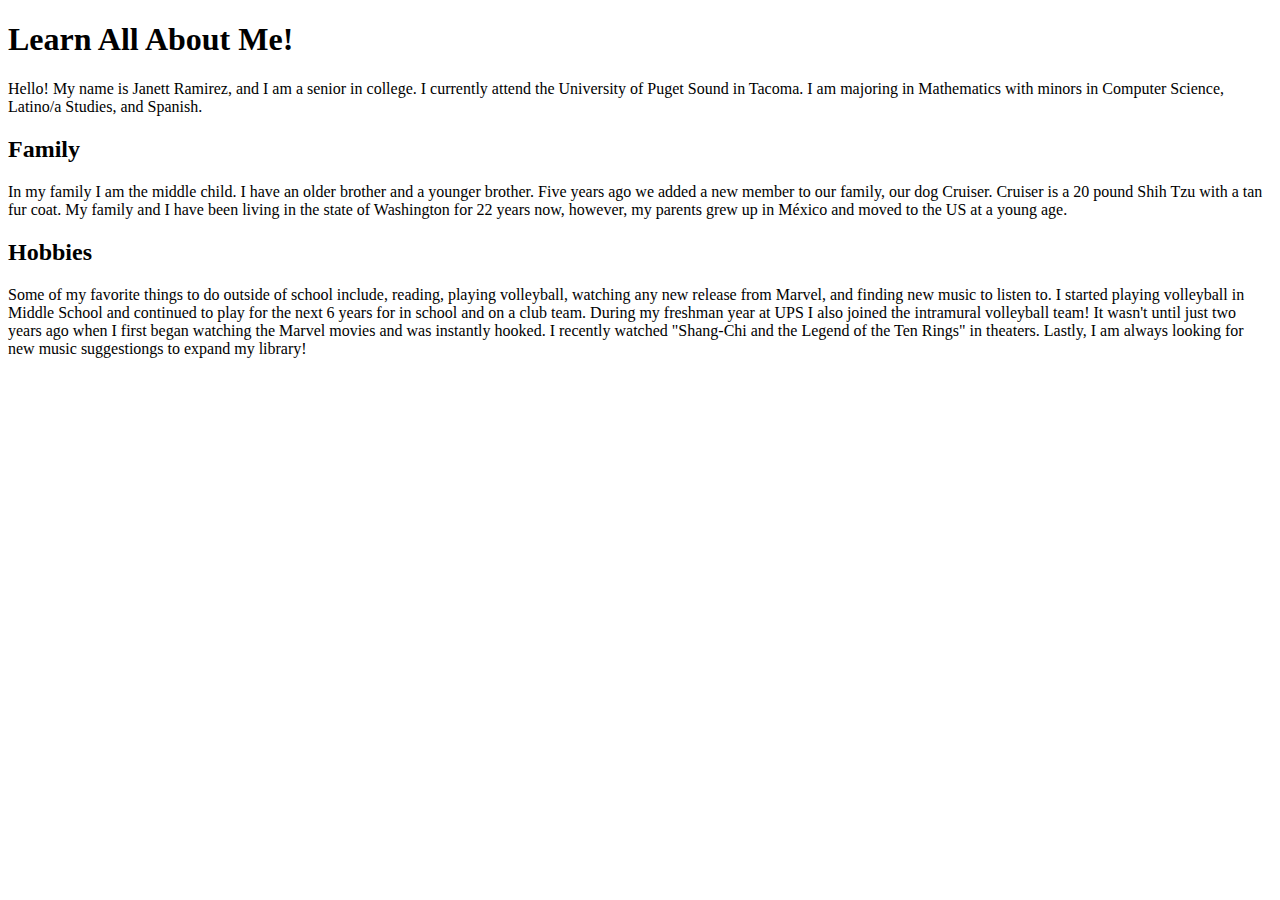
==== liveWebpage/index.html @ 585f3aae "created a new heading and added information about my hobbies including volleyball, and watching Marv" ====
<!DOCTYPE html>
<html>
    <head>
        <title>Home Page</title>
    </head>
    <body>
        <h1>Learn All About Me!</h1>
        <p>Hello! My name is Janett Ramirez, and I am a senior in college. I currently attend the 
        University of Puget Sound in Tacoma. I am majoring in Mathematics with minors in 
        Computer Science, Latino/a Studies, and Spanish. </p>

        <h2>Family</h2>
        <p>In my family I am the middle child. I have an older brother and a younger brother. 
        Five years ago we added a new member to our family, our dog Cruiser. Cruiser is a 20 pound Shih Tzu
        with a tan fur coat. My family and I have been living in the state of Washington for 22 years now, 
        however, my parents grew up in México and moved to the US at a young age.</p>

        <h2>Hobbies</h2>
        <p>Some of my favorite things to do outside of school include, reading, playing volleyball, 
        watching any new release from Marvel, and finding new music to listen to. I started playing 
        volleyball in Middle School and continued to play for the next 6 years for in school and on 
        a club team. During my freshman year at UPS I also joined the intramural volleyball team!
        It wasn't until just two years ago when I first began watching the Marvel movies and was
        instantly hooked. I recently watched "Shang-Chi and the Legend of the Ten Rings" in theaters. 
        Lastly, I am always looking for new music suggestiongs to expand my library!</p>
    </body>
</html>
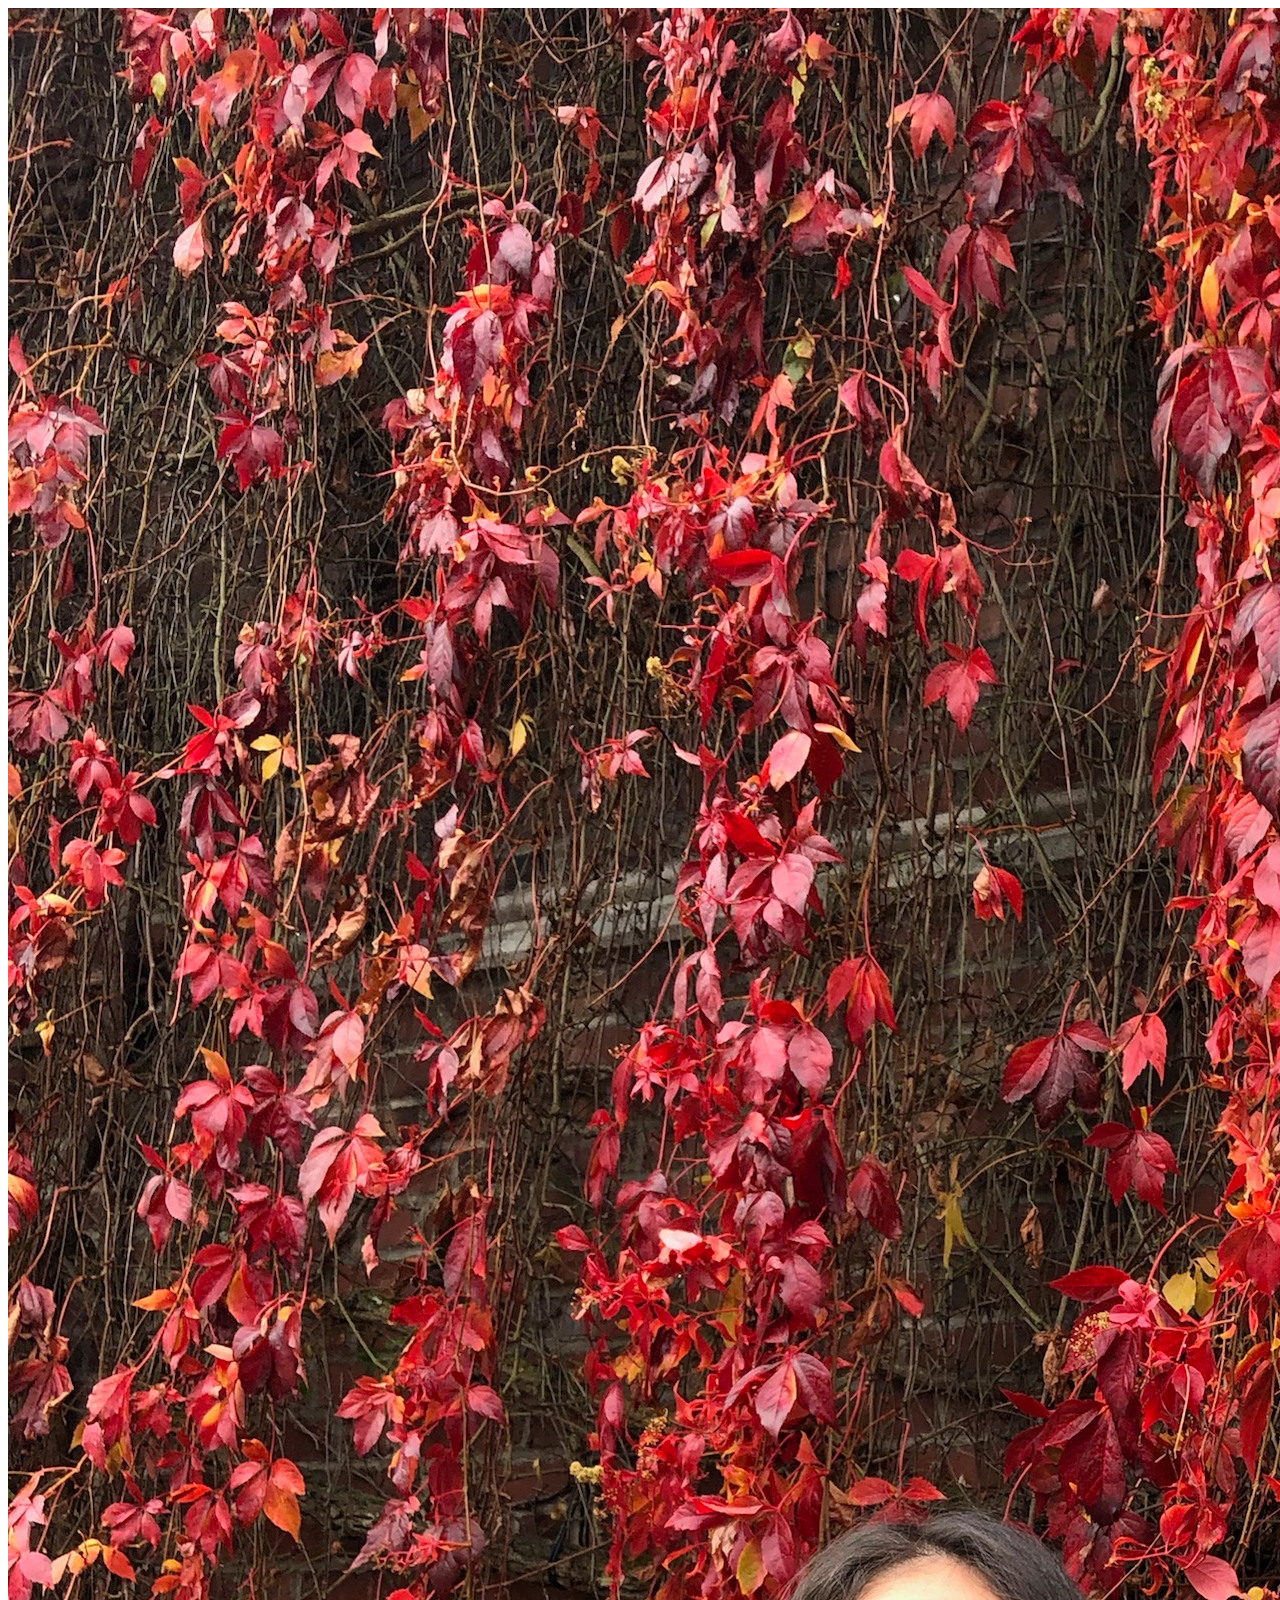
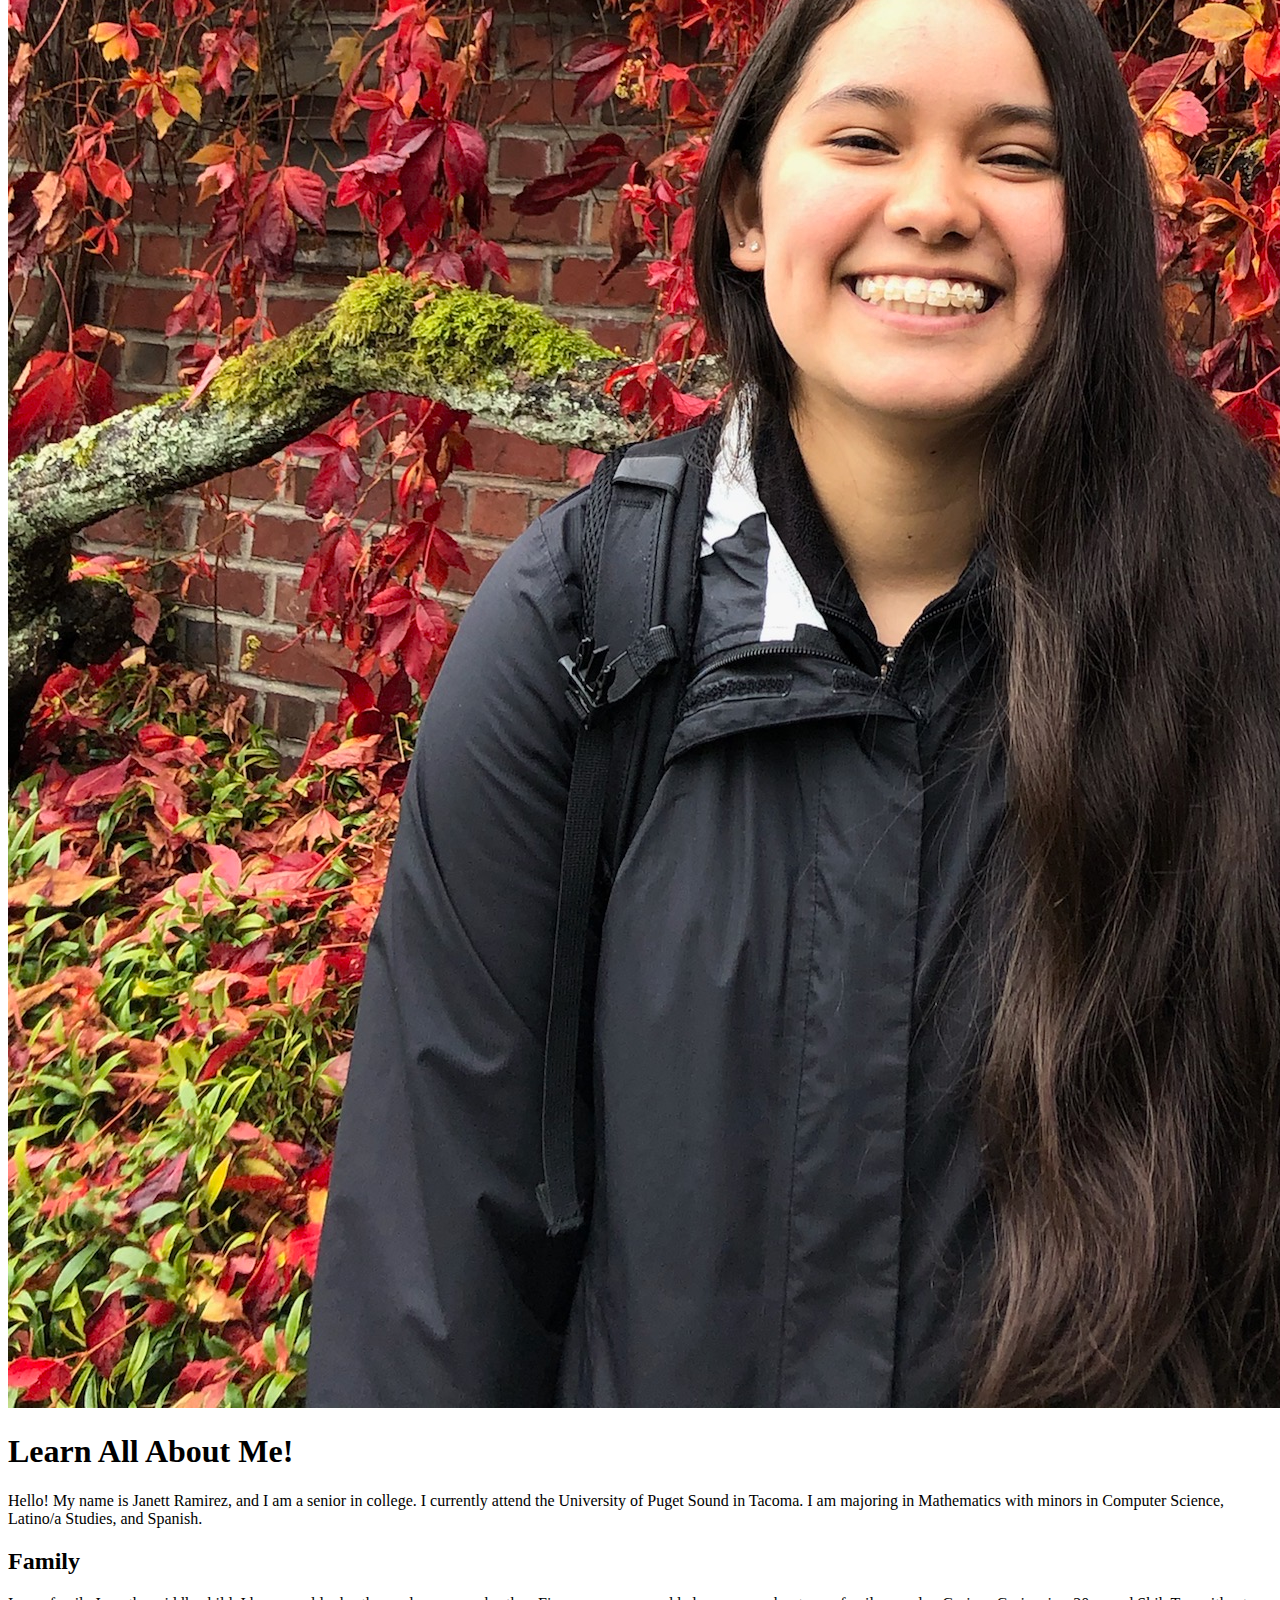
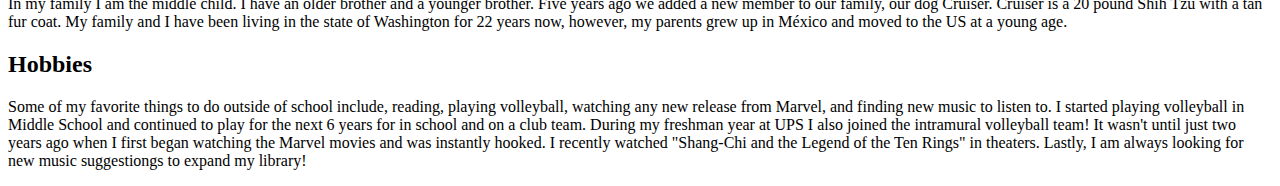
==== commit 4bfd7657: "Added image of myself to the body of my home page" ====
--- a/liveWebpage/index.html
+++ b/liveWebpage/index.html
@@ -4,6 +4,8 @@
         <title>Home Page</title>
     </head>
     <body>
+        <img src='me.jpeg'/>
+
         <h1>Learn All About Me!</h1>
         <p>Hello! My name is Janett Ramirez, and I am a senior in college. I currently attend the 
         University of Puget Sound in Tacoma. I am majoring in Mathematics with minors in 
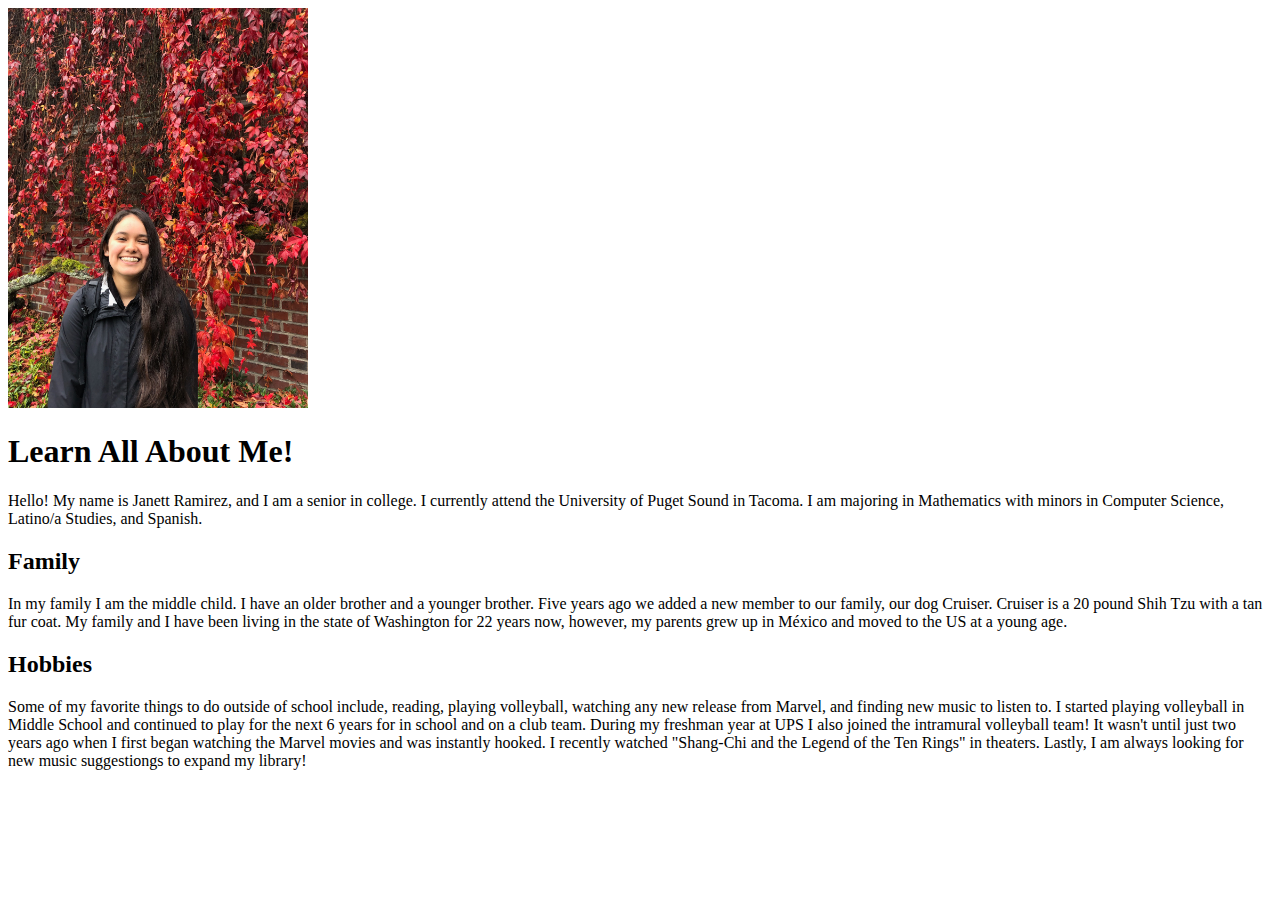
==== commit ac6132a3: "changed size of image to 300 px and set html lang to english" ====
--- a/liveWebpage/index.html
+++ b/liveWebpage/index.html
@@ -1,10 +1,10 @@
 <!DOCTYPE html>
-<html>
+<html lang='en'>
     <head>
         <title>Home Page</title>
     </head>
     <body>
-        <img src='me.jpeg'/>
+        <img src='me.jpeg' width='300'/>
 
         <h1>Learn All About Me!</h1>
         <p>Hello! My name is Janett Ramirez, and I am a senior in college. I currently attend the 
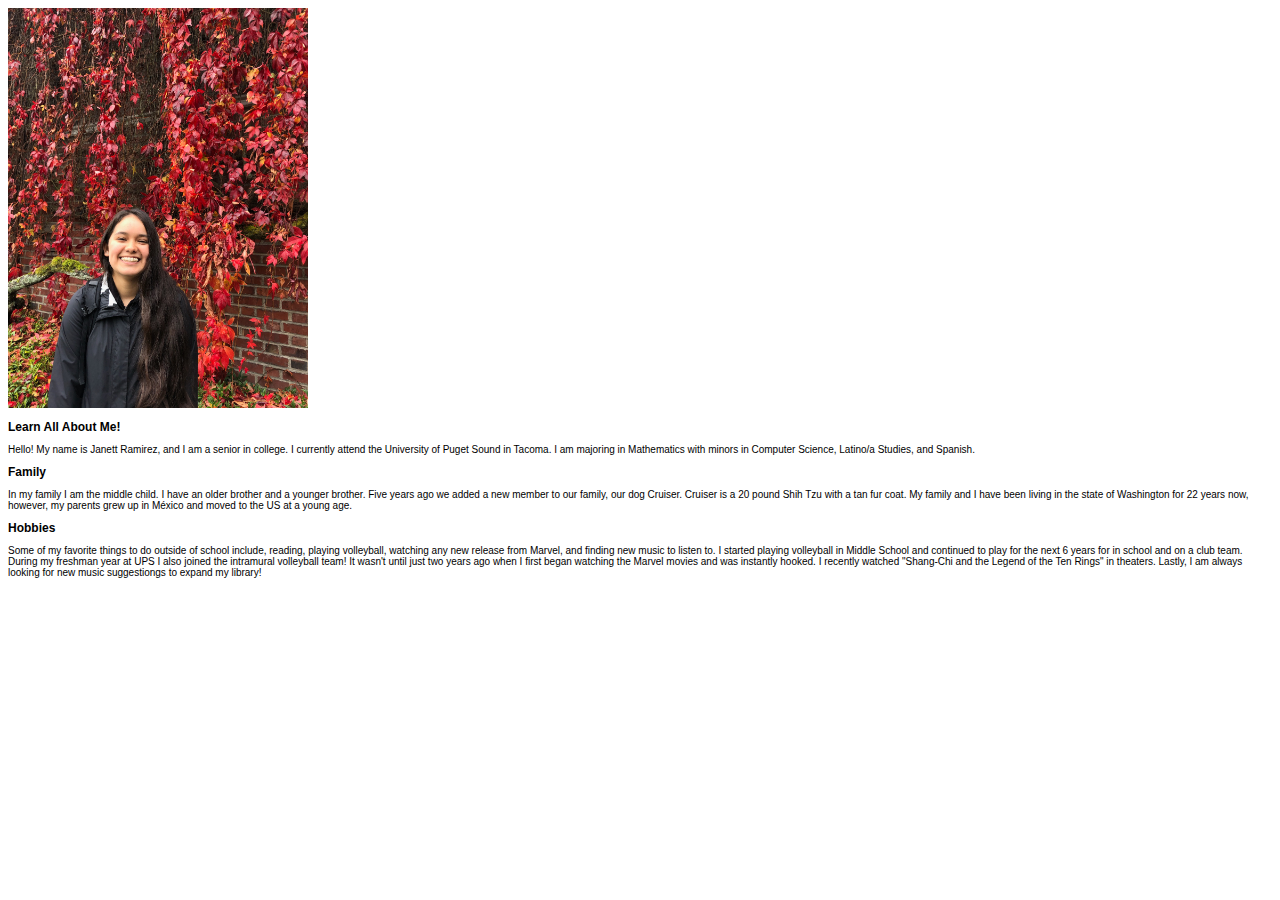
==== commit 56e6af0e: "added link to html file to read css style file and set headings to font size 12" ====
--- a/liveWebpage/index.html
+++ b/liveWebpage/index.html
@@ -2,6 +2,7 @@
 <html lang='en'>
     <head>
         <title>Home Page</title>
+        <link rel='stylesheet' href='default.css'/>
     </head>
     <body>
         <img src='me.jpeg' width='300'/>
--- a/liveWebpage/default.css
+++ b/liveWebpage/default.css
@@ -0,0 +1,8 @@
+h1, h2 {
+    font-family: "Helvetica";
+    font-size: 12px;
+}
+p {
+    font-family: "Helvetica";
+    font-size: 10px;
+}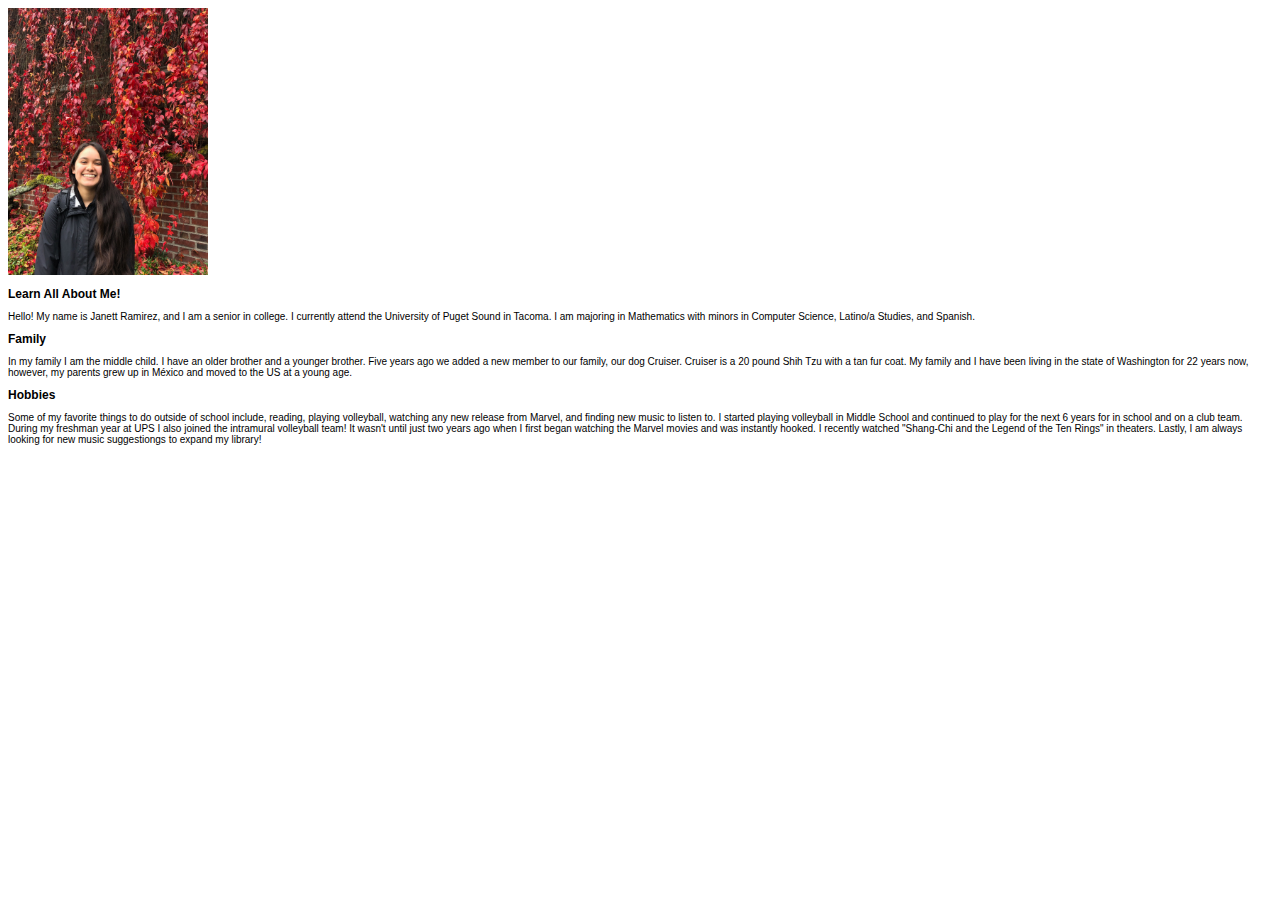
==== commit b425650a: "resized image to 200 px" ====
--- a/liveWebpage/index.html
+++ b/liveWebpage/index.html
@@ -5,7 +5,7 @@
         <link rel='stylesheet' href='default.css'/>
     </head>
     <body>
-        <img src='me.jpeg' width='300'/>
+        <img src='me.jpeg' width='200'/>
 
         <h1>Learn All About Me!</h1>
         <p>Hello! My name is Janett Ramirez, and I am a senior in college. I currently attend the 
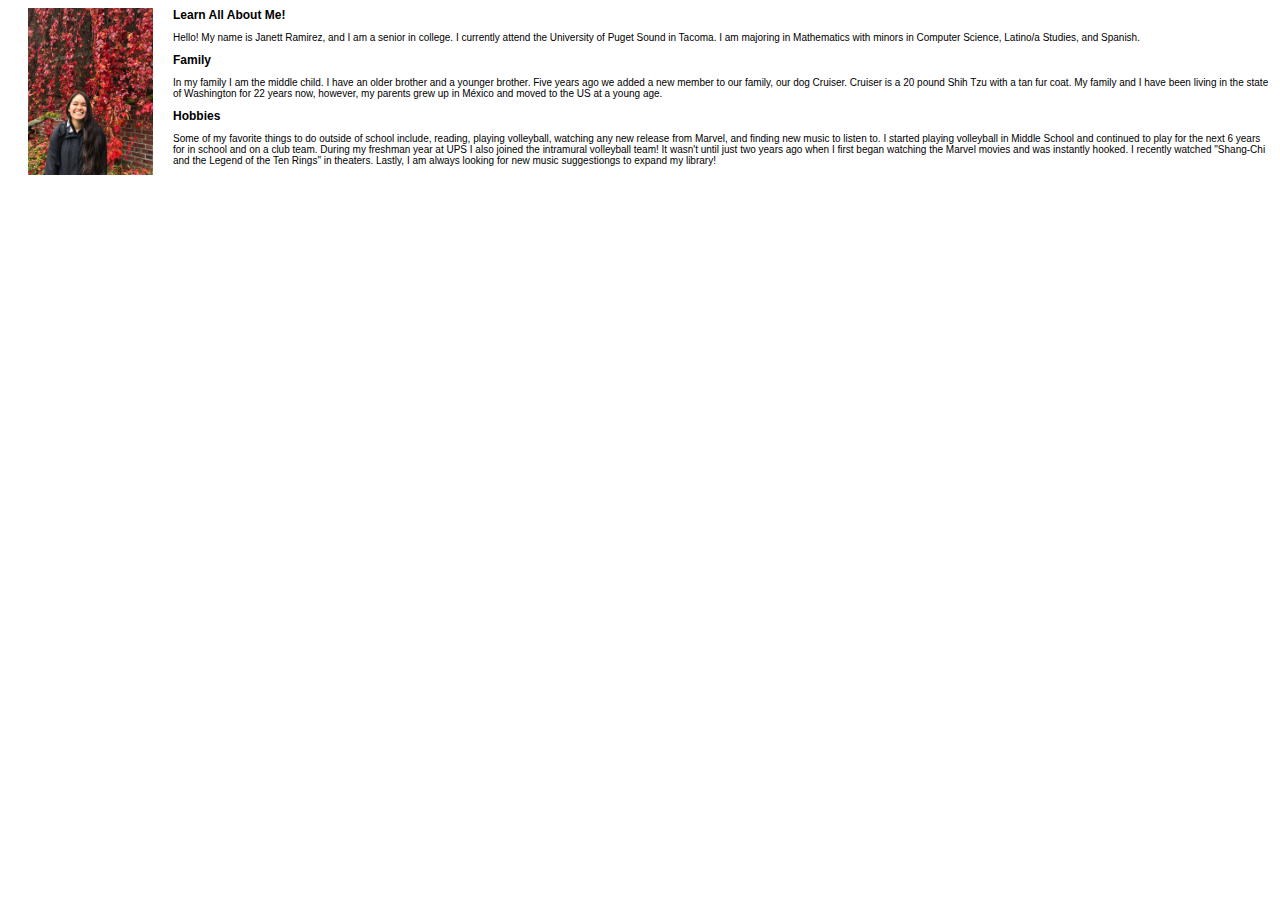
==== commit 4c8ad6b2: "resized image to 125px and set it to the left of my text with 20px margins" ====
--- a/liveWebpage/index.html
+++ b/liveWebpage/index.html
@@ -5,7 +5,7 @@
         <link rel='stylesheet' href='default.css'/>
     </head>
     <body>
-        <img src='me.jpeg' width='200'/>
+        <img src='me.jpeg' class='me-image'/>
 
         <h1>Learn All About Me!</h1>
         <p>Hello! My name is Janett Ramirez, and I am a senior in college. I currently attend the 
--- a/liveWebpage/default.css
+++ b/liveWebpage/default.css
@@ -5,4 +5,10 @@
 p {
     font-family: "Helvetica";
     font-size: 10px;
+}
+.me-image {
+    float: left;
+    width: 125px;
+    margin-right: 20px;
+    margin-left: 20px;
 }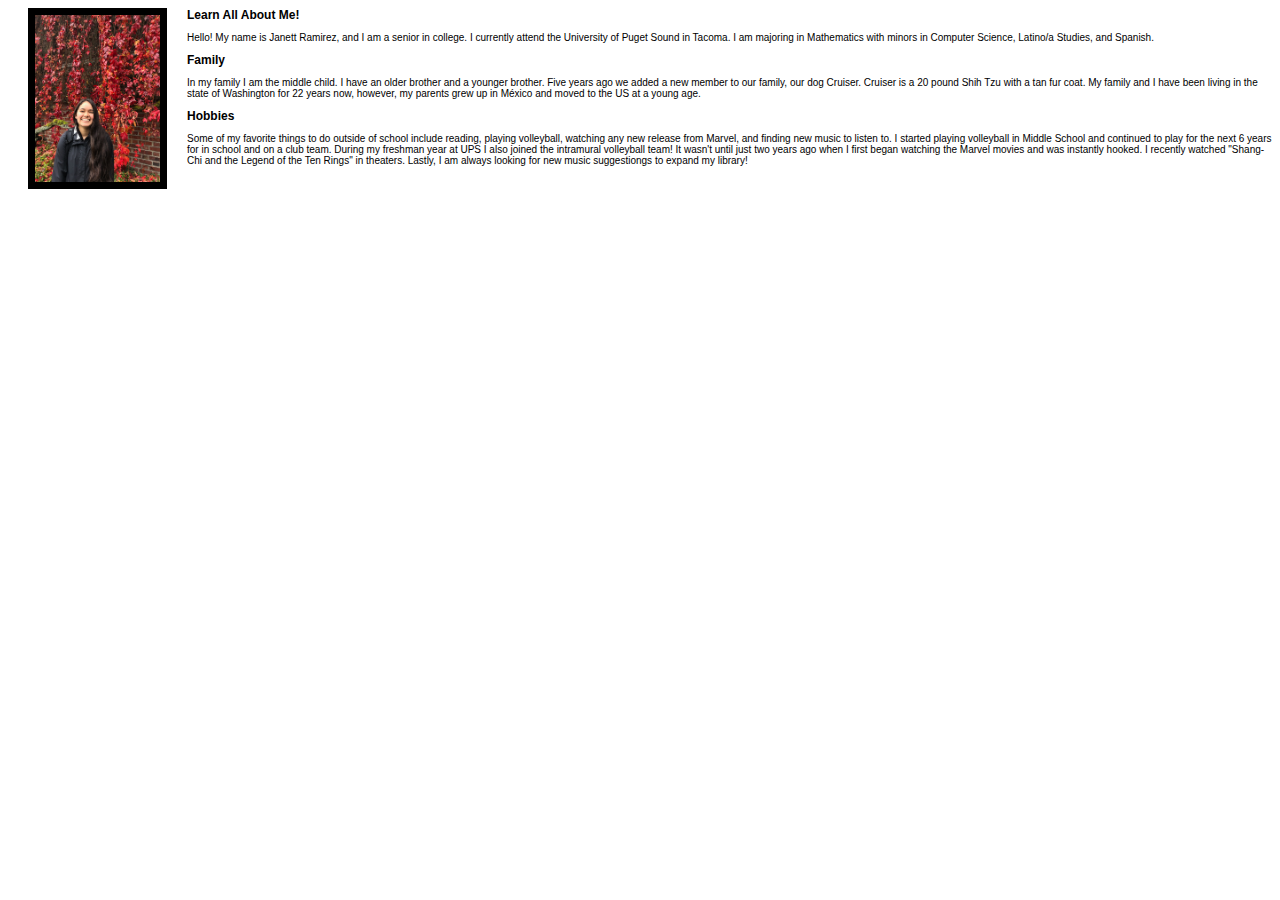
==== commit 5e0f6f56: "fixed some grammatical error in Hobby paragraph" ====
--- a/liveWebpage/index.html
+++ b/liveWebpage/index.html
@@ -19,7 +19,7 @@
         however, my parents grew up in México and moved to the US at a young age.</p>
 
         <h2>Hobbies</h2>
-        <p>Some of my favorite things to do outside of school include, reading, playing volleyball, 
+        <p>Some of my favorite things to do outside of school include reading, playing volleyball, 
         watching any new release from Marvel, and finding new music to listen to. I started playing 
         volleyball in Middle School and continued to play for the next 6 years for in school and on 
         a club team. During my freshman year at UPS I also joined the intramural volleyball team!
--- a/liveWebpage/default.css
+++ b/liveWebpage/default.css
@@ -11,4 +11,5 @@
     width: 125px;
     margin-right: 20px;
     margin-left: 20px;
+    border: 7px solid #000000;
 }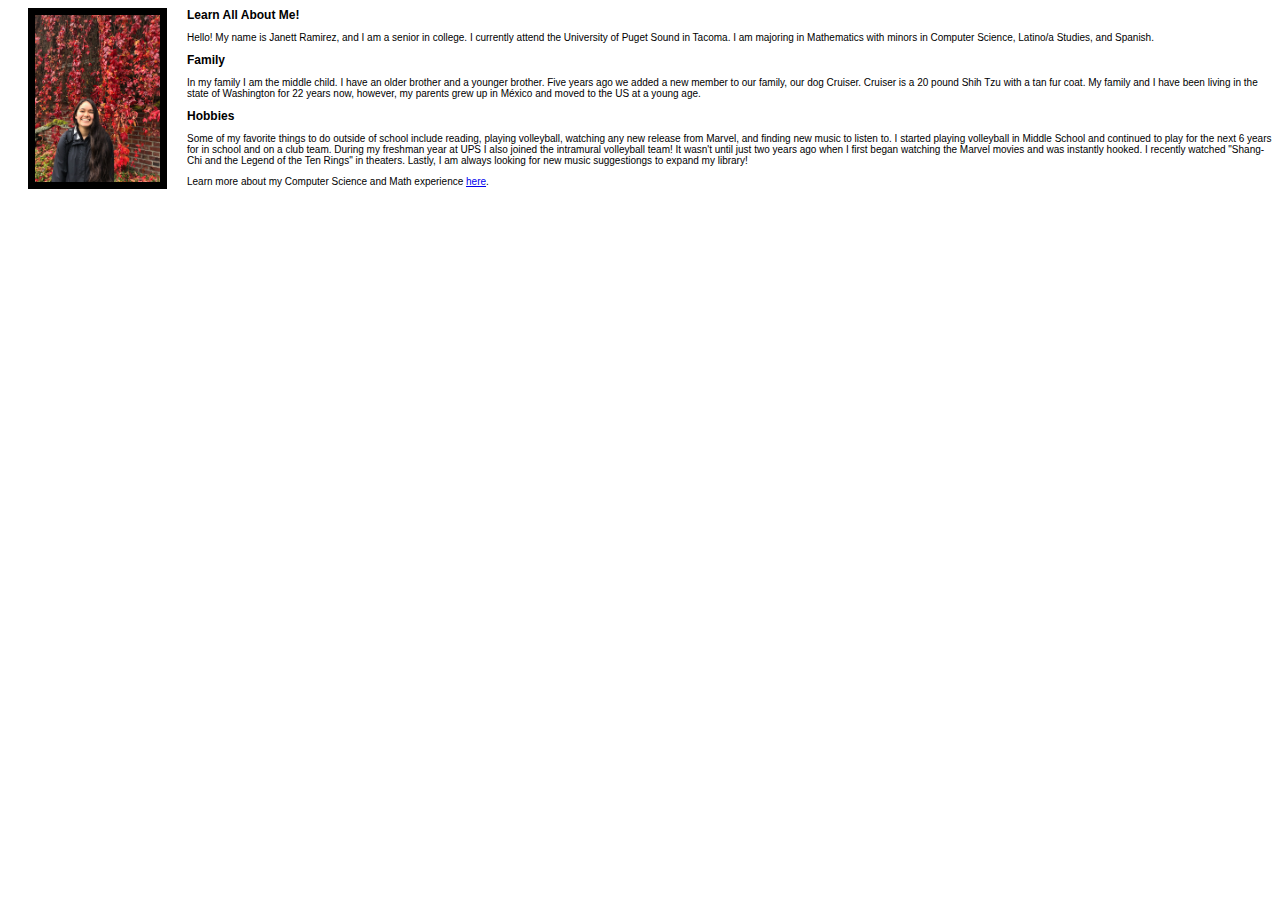
==== commit 91a4d7cd: "linked my resume page to my homepage" ====
--- a/liveWebpage/index.html
+++ b/liveWebpage/index.html
@@ -26,5 +26,7 @@
         It wasn't until just two years ago when I first began watching the Marvel movies and was
         instantly hooked. I recently watched "Shang-Chi and the Legend of the Ten Rings" in theaters. 
         Lastly, I am always looking for new music suggestiongs to expand my library!</p>
+
+        <p>Learn more about my Computer Science and Math experience <a href='resume.html'>here</a>.</p>
     </body>
 </html>--- a/liveWebpage/default.css
+++ b/liveWebpage/default.css
@@ -3,6 +3,10 @@
     font-size: 12px;
 }
 p {
+    font-family: "Helvetica";
+    font-size: 10px;
+}
+ul {
     font-family: "Helvetica";
     font-size: 10px;
 }
